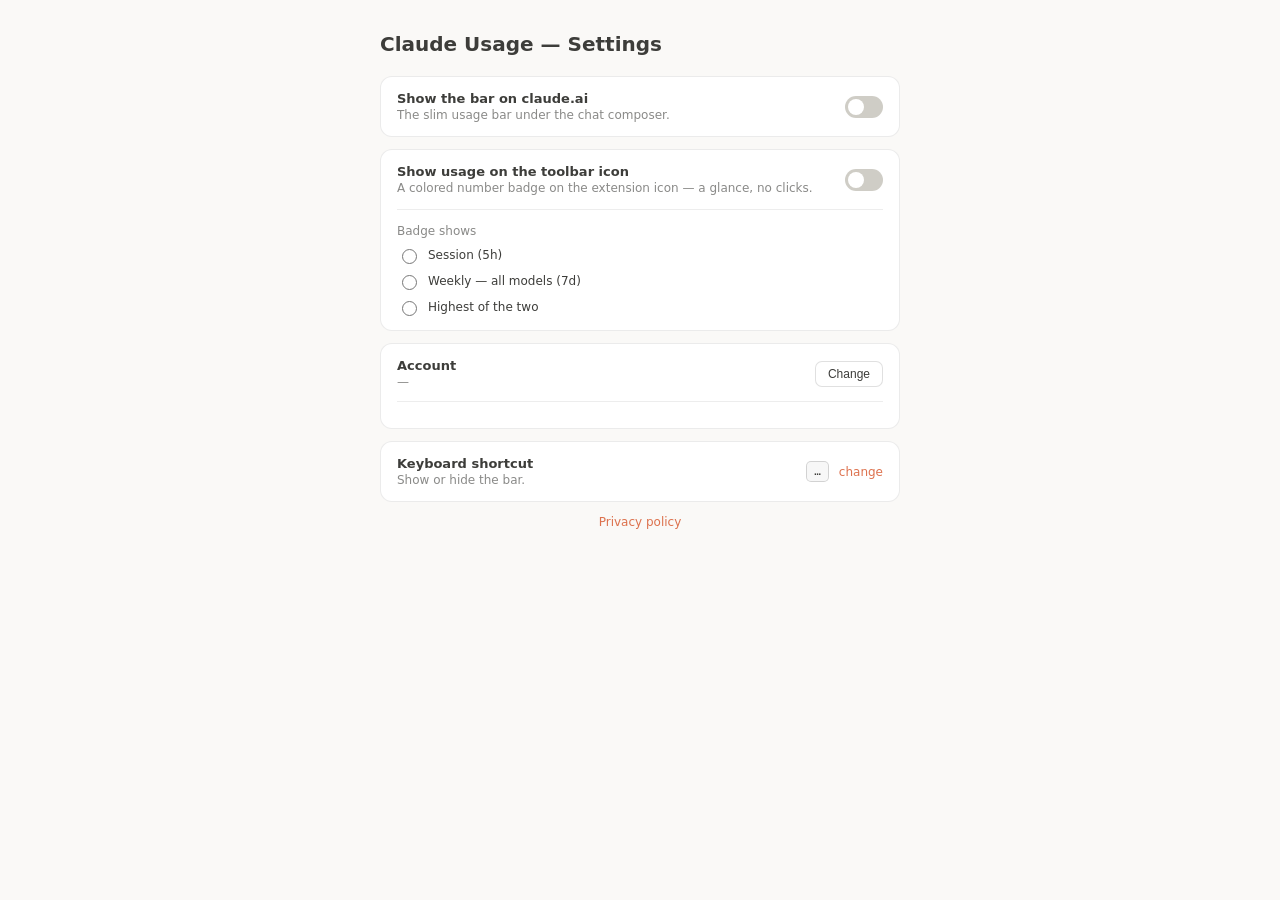
==== options.html @ aae85b98 "Add a Settings page; slim the popup to usage + show-in-bar + refresh The 276px popup did everything;" ====
<!doctype html>
<html lang="en">
  <head>
    <meta charset="utf-8" />
    <meta name="viewport" content="width=device-width, initial-scale=1" />
    <title>Claude Usage — Settings</title>
    <link rel="stylesheet" href="options.css" />
  </head>
  <body>
    <div class="o-wrap">
      <h1 class="o-title">Claude Usage — Settings</h1>

      <section class="o-card">
        <div class="o-row">
          <div class="o-row-text">
            <div class="o-row-label">Show the bar on claude.ai</div>
            <div class="o-row-sub">The slim usage bar under the chat composer.</div>
          </div>
          <label class="p-switch" title="Show the bar on claude.ai">
            <input type="checkbox" id="toggle" />
            <span class="p-slider"></span>
          </label>
        </div>
      </section>

      <section class="o-card">
        <div class="o-row">
          <div class="o-row-text">
            <div class="o-row-label">Show usage on the toolbar icon</div>
            <div class="o-row-sub">A colored number badge on the extension icon — a glance, no clicks.</div>
          </div>
          <label class="p-switch" title="Show usage on the toolbar icon">
            <input type="checkbox" id="badge-enabled" />
            <span class="p-slider"></span>
          </label>
        </div>

        <div id="badge-opts" class="o-suboption">
          <div class="o-row-sub o-suboption-label">Badge shows</div>
          <div class="o-radios">
            <label class="o-radio"><input type="radio" name="badge-source" value="session" /><span>Session (5h)</span></label>
            <label class="o-radio"><input type="radio" name="badge-source" value="allModels" /><span>Weekly — all models (7d)</span></label>
            <label class="o-radio"><input type="radio" name="badge-source" value="highest" /><span>Highest of the two</span></label>
          </div>
        </div>
      </section>

      <section class="o-card">
        <div class="o-row">
          <div class="o-row-text">
            <div class="o-row-label">Account</div>
            <div class="o-row-sub"><span id="acct">—</span></div>
          </div>
          <div class="o-actions">
            <button id="auto" class="p-link" hidden>Use automatic</button>
            <button id="switch" class="p-btn">Change</button>
          </div>
        </div>
        <div id="scan" class="p-scan" hidden></div>
      </section>

      <section class="o-card">
        <div class="o-row">
          <div class="o-row-text">
            <div class="o-row-label">Keyboard shortcut</div>
            <div class="o-row-sub">Show or hide the bar.</div>
          </div>
          <div class="o-actions">
            <span id="hk" class="p-kbd">…</span>
            <a id="hk-edit" class="p-link" href="#">change</a>
          </div>
        </div>
      </section>

      <div class="o-foot">
        <a href="privacy-policy.html" target="_blank" rel="noopener" class="p-link">Privacy policy</a>
      </div>
    </div>

    <script src="usage.js"></script>
    <script src="options.js"></script>
  </body>
</html>
---- options.css ----
/* options.css — the Settings page. Shares the popup's visual language
   (toggle switch, buttons, account-scan list) in a wider tabbed layout. */
* { box-sizing: border-box; }
body {
  margin: 0;
  font-family: ui-sans-serif, -apple-system, "Segoe UI", system-ui, sans-serif;
  font-size: 13px; color: #3d3d3a; background: #faf9f7;
}
.o-wrap { max-width: 560px; margin: 0 auto; padding: 32px 20px 48px; }
.o-title { font-size: 20px; font-weight: 700; margin: 0 0 20px; }

.o-card {
  background: #fff; border: 1px solid rgba(0,0,0,0.08); border-radius: 12px;
  padding: 14px 16px; margin-bottom: 12px;
}

.o-row { display: flex; align-items: center; justify-content: space-between; gap: 16px; }
.o-row-text { min-width: 0; }
.o-row-label { font-weight: 600; }
.o-row-sub { font-size: 12px; opacity: 0.6; margin-top: 2px; overflow: hidden; text-overflow: ellipsis; }
.o-actions { display: flex; align-items: center; gap: 10px; flex: none; }

/* Toggle switch (shared look with the popup). */
.p-switch { position: relative; display: inline-block; width: 38px; height: 22px; flex: none; }
.p-switch input { opacity: 0; width: 0; height: 0; }
.p-slider { position: absolute; inset: 0; cursor: pointer; background: #cfcdc6; border-radius: 999px; transition: background 0.2s; }
.p-slider::before { content: ""; position: absolute; height: 16px; width: 16px; left: 3px; top: 3px; background: #fff; border-radius: 50%; transition: transform 0.2s; }
.p-switch input:checked + .p-slider { background: #d85a30; }
.p-switch input:checked + .p-slider::before { transform: translateX(16px); }

/* Badge window sub-option, greyed out while the badge is off. */
.o-suboption { margin-top: 14px; padding-top: 12px; border-top: 1px solid rgba(0,0,0,0.07); transition: opacity 0.2s; }
.o-suboption.o-disabled { opacity: 0.4; pointer-events: none; }
.o-suboption-label { margin-bottom: 8px; }
.o-radios { display: flex; flex-direction: column; gap: 8px; }
.o-radio { display: inline-flex; align-items: center; gap: 8px; font-size: 12px; cursor: pointer; }
.o-radio input { accent-color: #d85a30; width: 15px; height: 15px; cursor: pointer; }

.p-btn { border: 1px solid rgba(0,0,0,0.12); background: #fff; color: inherit; font-size: 12px; padding: 5px 12px; border-radius: 7px; cursor: pointer; }
.p-btn:hover { background: #f0efeb; }
.p-link { border: none; background: none; padding: 0; font-size: 12px; color: #d85a30; cursor: pointer; opacity: 0.85; text-decoration: none; }
.p-link:hover { opacity: 1; text-decoration: underline; }
.p-kbd { font-family: ui-monospace, "SF Mono", Menlo, monospace; font-size: 11px; padding: 3px 7px; border: 1px solid rgba(0,0,0,0.15); border-radius: 5px; background: rgba(0,0,0,0.03); }

/* Account scan list (shared look with the popup's previous scan UI). */
.p-scan { margin-top: 12px; padding-top: 12px; border-top: 1px solid rgba(0,0,0,0.07); display: flex; flex-direction: column; gap: 6px; }
.p-scan-hint { font-size: 12px; opacity: 0.7; margin-bottom: 2px; }
.p-empty { opacity: 0.6; font-size: 12px; padding: 4px 0; }
.p-org { display: flex; align-items: center; justify-content: space-between; gap: 10px; padding: 8px 10px; border: 1px solid rgba(0,0,0,0.1); border-radius: 8px; }
.p-org-info { min-width: 0; }
.p-org-name { font-size: 12px; font-weight: 600; overflow: hidden; text-overflow: ellipsis; white-space: nowrap; }
.p-org-detail { font-size: 11px; opacity: 0.65; font-variant-numeric: tabular-nums; }
.p-use { flex: none; }

.o-foot { margin-top: 8px; text-align: center; }

@media (prefers-color-scheme: dark) {
  body { color: #e7e7e3; background: #262624; }
  .o-card { background: #2f2f2c; border-color: rgba(255,255,255,0.10); }
  .o-suboption, .p-scan { border-top-color: rgba(255,255,255,0.10); }
  .p-slider { background: #55554f; }
  .p-btn { background: #333330; border-color: rgba(255,255,255,0.14); }
  .p-btn:hover { background: #3d3d3a; }
  .p-org { border-color: rgba(255,255,255,0.14); }
  .p-kbd { border-color: rgba(255,255,255,0.18); background: rgba(255,255,255,0.05); }
}
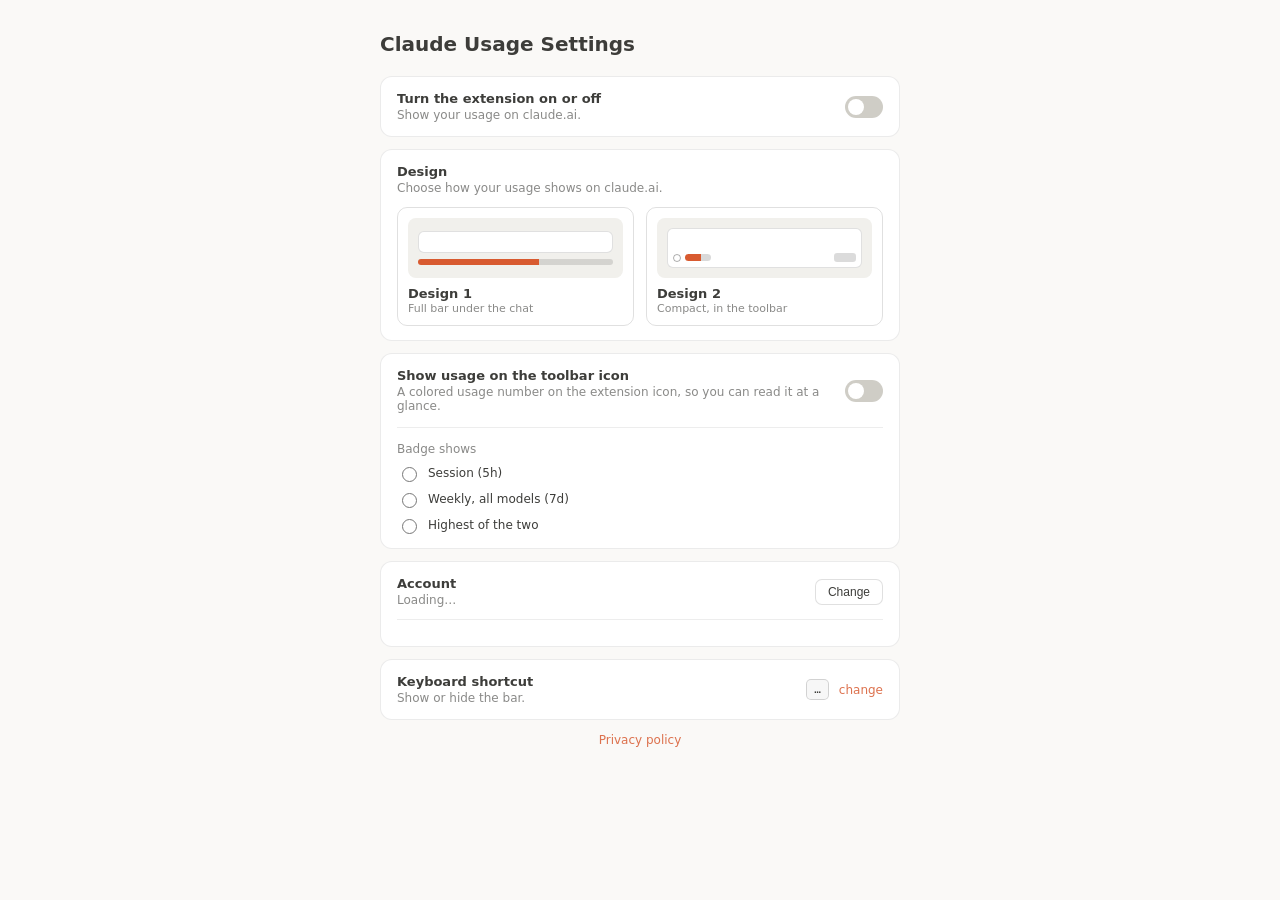
==== commit 01513ddb: "Add Design 2 option and clean up Settings copy Copy (Settings + popup): - Reword the master on/off r" ====
--- a/options.html
+++ b/options.html
@@ -3,22 +3,56 @@
   <head>
     <meta charset="utf-8" />
     <meta name="viewport" content="width=device-width, initial-scale=1" />
-    <title>Claude Usage — Settings</title>
+    <title>Claude Usage Settings</title>
     <link rel="stylesheet" href="options.css" />
   </head>
   <body>
     <div class="o-wrap">
-      <h1 class="o-title">Claude Usage — Settings</h1>
+      <h1 class="o-title">Claude Usage Settings</h1>
 
       <section class="o-card">
         <div class="o-row">
           <div class="o-row-text">
-            <div class="o-row-label">Show the bar on claude.ai</div>
-            <div class="o-row-sub">The slim usage bar under the chat composer.</div>
+            <div class="o-row-label">Turn the extension on or off</div>
+            <div class="o-row-sub">Show your usage on claude.ai.</div>
           </div>
-          <label class="p-switch" title="Show the bar on claude.ai">
+          <label class="p-switch" title="Turn the extension on or off">
             <input type="checkbox" id="toggle" />
             <span class="p-slider"></span>
+          </label>
+        </div>
+      </section>
+
+      <section class="o-card">
+        <div class="o-row-label">Design</div>
+        <div class="o-row-sub">Choose how your usage shows on claude.ai.</div>
+        <div class="o-designs">
+          <label class="o-design">
+            <input type="radio" name="design" value="1" />
+            <div class="o-design-card">
+              <div class="o-design-illus o-illus-1">
+                <div class="o-illus-composer"></div>
+                <div class="o-illus-bar"></div>
+              </div>
+              <div class="o-design-name">Design 1</div>
+              <div class="o-design-desc">Full bar under the chat</div>
+            </div>
+          </label>
+          <label class="o-design">
+            <input type="radio" name="design" value="2" />
+            <div class="o-design-card">
+              <div class="o-design-illus o-illus-2">
+                <div class="o-illus-composer">
+                  <div class="o-illus-toolbar">
+                    <span class="o-illus-plus"></span>
+                    <span class="o-illus-pill"></span>
+                    <span class="o-illus-chip"></span>
+                  </div>
+                </div>
+              </div>
+              <div class="o-design-name">Design 2</div>
+              <div class="o-design-desc">Compact, in the toolbar</div>
+            </div>
           </label>
         </div>
       </section>
@@ -27,7 +61,7 @@
         <div class="o-row">
           <div class="o-row-text">
             <div class="o-row-label">Show usage on the toolbar icon</div>
-            <div class="o-row-sub">A colored number badge on the extension icon — a glance, no clicks.</div>
+            <div class="o-row-sub">A colored usage number on the extension icon, so you can read it at a glance.</div>
           </div>
           <label class="p-switch" title="Show usage on the toolbar icon">
             <input type="checkbox" id="badge-enabled" />
@@ -39,7 +73,7 @@
           <div class="o-row-sub o-suboption-label">Badge shows</div>
           <div class="o-radios">
             <label class="o-radio"><input type="radio" name="badge-source" value="session" /><span>Session (5h)</span></label>
-            <label class="o-radio"><input type="radio" name="badge-source" value="allModels" /><span>Weekly — all models (7d)</span></label>
+            <label class="o-radio"><input type="radio" name="badge-source" value="allModels" /><span>Weekly, all models (7d)</span></label>
             <label class="o-radio"><input type="radio" name="badge-source" value="highest" /><span>Highest of the two</span></label>
           </div>
         </div>
@@ -49,7 +83,7 @@
         <div class="o-row">
           <div class="o-row-text">
             <div class="o-row-label">Account</div>
-            <div class="o-row-sub"><span id="acct">—</span></div>
+            <div class="o-row-sub"><span id="acct">Loading…</span></div>
           </div>
           <div class="o-actions">
             <button id="auto" class="p-link" hidden>Use automatic</button>
--- a/options.css
+++ b/options.css
@@ -36,6 +36,35 @@
 .o-radio { display: inline-flex; align-items: center; gap: 8px; font-size: 12px; cursor: pointer; }
 .o-radio input { accent-color: #d85a30; width: 15px; height: 15px; cursor: pointer; }
 
+/* Design chooser: two illustrated option cards. The selected card gets the
+   orange accent already used by the toggle and radios. */
+.o-designs { display: flex; gap: 12px; margin-top: 12px; }
+.o-design { flex: 1; min-width: 0; cursor: pointer; }
+.o-design input { position: absolute; opacity: 0; width: 0; height: 0; }
+.o-design-card {
+  border: 1.5px solid rgba(0,0,0,0.12); border-radius: 10px; padding: 10px;
+  transition: border-color 0.15s, background 0.15s;
+}
+.o-design:hover .o-design-card { border-color: rgba(0,0,0,0.22); }
+.o-design input:checked + .o-design-card { border-color: #d85a30; background: rgba(216,90,48,0.06); }
+.o-design input:focus-visible + .o-design-card { outline: 2px solid #d85a30; outline-offset: 2px; }
+.o-design-name { font-weight: 600; margin-top: 8px; }
+.o-design-desc { font-size: 11px; opacity: 0.6; margin-top: 1px; }
+
+/* Self-contained mockups of each layout (no external assets). */
+.o-design-illus {
+  height: 60px; border-radius: 8px; background: #f1f0ec; padding: 10px;
+  display: flex; flex-direction: column; justify-content: center; gap: 6px; overflow: hidden;
+}
+.o-illus-composer { background: #fff; border: 1px solid rgba(0,0,0,0.12); border-radius: 6px; }
+.o-illus-1 .o-illus-composer { height: 22px; }
+.o-illus-1 .o-illus-bar { height: 6px; border-radius: 999px; background: linear-gradient(90deg, #d85a30 62%, rgba(0,0,0,0.12) 62%); }
+.o-illus-2 .o-illus-composer { height: 40px; display: flex; align-items: flex-end; padding: 5px; }
+.o-illus-2 .o-illus-toolbar { display: flex; align-items: center; gap: 4px; width: 100%; }
+.o-illus-2 .o-illus-plus { width: 8px; height: 8px; border-radius: 50%; border: 1.5px solid rgba(0,0,0,0.32); }
+.o-illus-2 .o-illus-pill { width: 26px; height: 7px; border-radius: 999px; background: linear-gradient(90deg, #d85a30 60%, rgba(0,0,0,0.15) 60%); }
+.o-illus-2 .o-illus-chip { margin-left: auto; width: 22px; height: 9px; border-radius: 3px; background: rgba(0,0,0,0.14); }
+
 .p-btn { border: 1px solid rgba(0,0,0,0.12); background: #fff; color: inherit; font-size: 12px; padding: 5px 12px; border-radius: 7px; cursor: pointer; }
 .p-btn:hover { background: #f0efeb; }
 .p-link { border: none; background: none; padding: 0; font-size: 12px; color: #d85a30; cursor: pointer; opacity: 0.85; text-decoration: none; }
@@ -63,4 +92,11 @@
   .p-btn:hover { background: #3d3d3a; }
   .p-org { border-color: rgba(255,255,255,0.14); }
   .p-kbd { border-color: rgba(255,255,255,0.18); background: rgba(255,255,255,0.05); }
+  .o-design-card { border-color: rgba(255,255,255,0.14); }
+  .o-design:hover .o-design-card { border-color: rgba(255,255,255,0.26); }
+  .o-design input:checked + .o-design-card { border-color: #d85a30; background: rgba(216,90,48,0.16); }
+  .o-design-illus { background: #232320; }
+  .o-illus-composer { background: #3a3a37; border-color: rgba(255,255,255,0.14); }
+  .o-illus-2 .o-illus-plus { border-color: rgba(255,255,255,0.4); }
+  .o-illus-2 .o-illus-chip { background: rgba(255,255,255,0.18); }
 }
